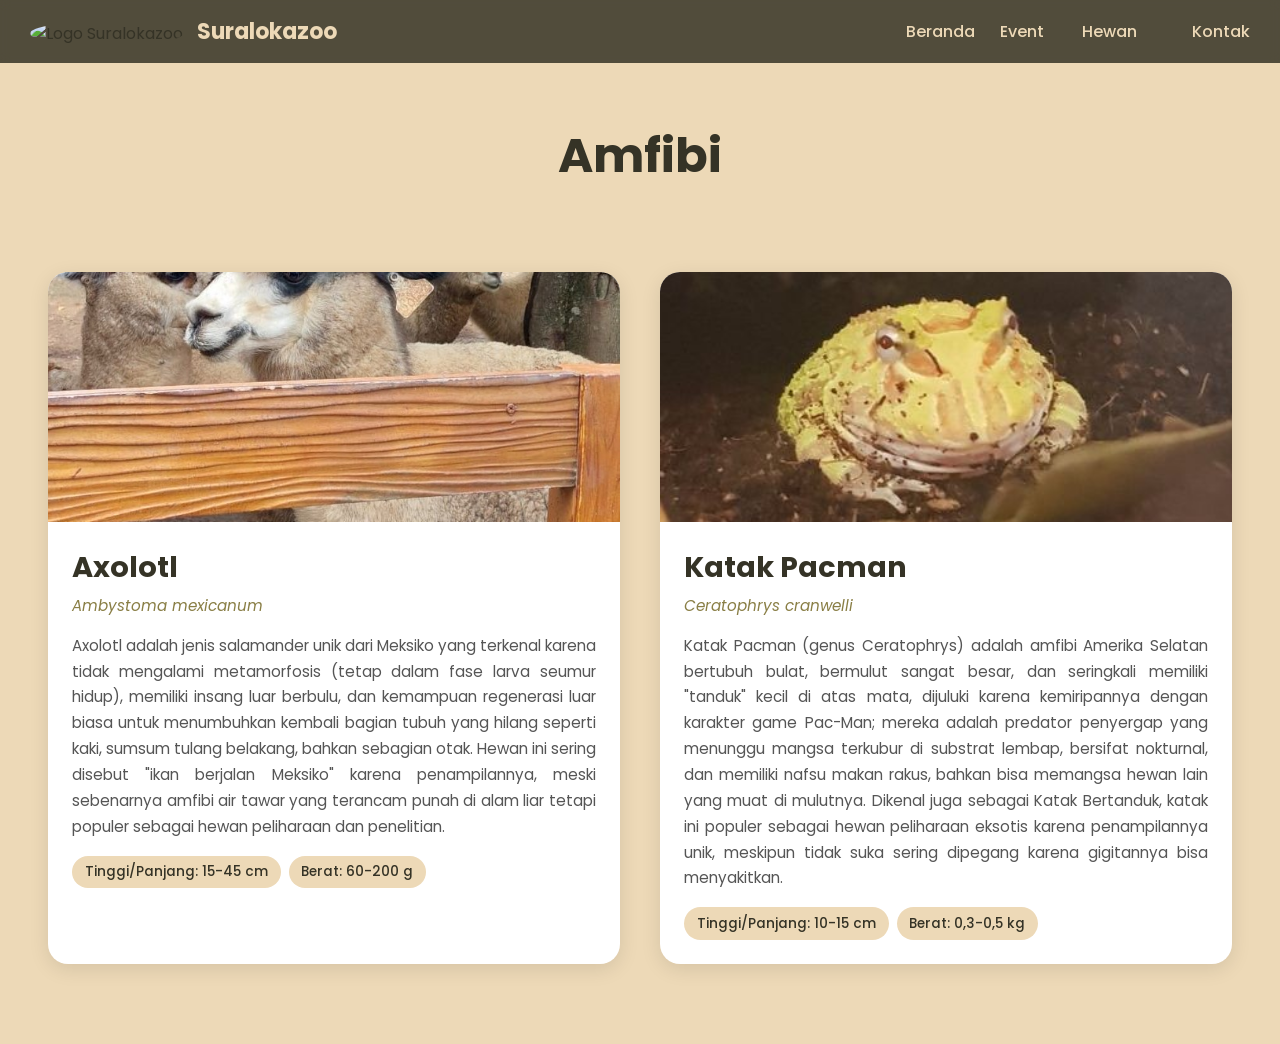
==== amfibi.html @ fb0733f5 "pembenahan navbar, penambahan dropdown, menambahkan html per kategori hewan, menyempurnakan web" ====
<!DOCTYPE html>
<html lang="id">
<head>
    <meta charset="UTF-8">
    <meta name="viewport" content="width=device-width, initial-scale=1.0">
    <title>Amfibi - Suralokazoo</title>
    <link href="https://fonts.googleapis.com/css2?family=Poppins:wght@300;400;600;700&display=swap" rel="stylesheet">
    <link rel="stylesheet" href="main.css">
</head>
<body>
    <nav class="navbar">
        <div class="logo-container">
            <img src="image/logo_suralokazoo.jpg" alt="Logo Suralokazoo" class="logo-img">
            <span class="logo-text">Suralokazoo</span>
        </div>
        <ul>
            <li><a href="web.html">Beranda</a></li>
            <li><a href="event.html">Event</a></li>
            <li>
                <a href="hewan.html" class="active">Hewan</a>
                <ul class="dropdown">
                    <li><a href="mamalia.html">Mamalia</a></li>
                    <li><a href="amfibi.html">Amfibi</a></li>
                    <li><a href="reptil.html">Reptil</a></li>
                    <li><a href="unggas.html">Unggas</a></li>
                    <li><a href="ikan.html">Ikan</a></li>
                </ul>
            </li>
            <li><a href="kontak.html">Kontak</a></li>
        </ul>
    </nav>

    <section class="animal-detail-section">
        <div class="animal-header">
            <h1 class="animal-category-title">Amfibi</h1>
        </div>

        <div class="animal-grid">
            <div class="animal-card">
                <div class="animal-image">
                    <img src="/Image/alpaca.jpg" alt="alpaca">
                </div>
                <div class="animal-info">
                    <h3 class="animal-name">Axolotl</h3>
                    <p class="animal-latin">Ambystoma mexicanum</p>
                    <p class="animal-description">Axolotl adalah jenis salamander unik dari Meksiko yang terkenal
                    karena tidak mengalami metamorfosis (tetap dalam fase larva seumur
                    hidup), memiliki insang luar berbulu, dan kemampuan regenerasi luar
                    biasa untuk menumbuhkan kembali bagian tubuh yang hilang seperti
                    kaki, sumsum tulang belakang, bahkan sebagian otak. Hewan ini sering
                    disebut "ikan berjalan Meksiko" karena penampilannya, meski
                    sebenarnya amfibi air tawar yang terancam punah di alam liar tetapi
                    populer sebagai hewan peliharaan dan penelitian.
                    </p>
                    <div class="animal-facts">
                        <span class="fact-tag">Tinggi/Panjang: 15-45 cm </span>
                        <span class="fact-tag">Berat: 60-200 g</span>
                    </div>
                </div>
            </div>

            <div class="animal-card">
                <div class="animal-image">
                    <img src="/Image/katak pacman.jpeg" alt="katak">
                </div>
                <div class="animal-info">
                    <h3 class="animal-name">Katak Pacman</h3>
                    <p class="animal-latin">Ceratophrys cranwelli</p>
                    <p class="animal-description">Katak Pacman (genus Ceratophrys) adalah amfibi Amerika Selatan
                    bertubuh bulat, bermulut sangat besar, dan seringkali memiliki
                    "tanduk" kecil di atas mata, dijuluki karena kemiripannya dengan
                    karakter game Pac-Man; mereka adalah predator penyergap yang
                    menunggu mangsa terkubur di substrat lembap, bersifat nokturnal, dan
                    memiliki nafsu makan rakus, bahkan bisa memangsa hewan lain yang
                    muat di mulutnya. Dikenal juga sebagai Katak Bertanduk, katak ini
                    populer sebagai hewan peliharaan eksotis karena penampilannya unik,
                    meskipun tidak suka sering dipegang karena gigitannya bisa
                    menyakitkan.
                    </p>
                    <div class="animal-facts">
                        <span class="fact-tag">Tinggi/Panjang: 10-15 cm</span>
                        <span class="fact-tag">Berat: 0,3-0,5 kg</span>
                    </div>
                </div>
            </div>
        </div>
    </section>
</body>
</html>
---- main.css ----
* {
  margin: 0;
  padding: 0;
  box-sizing: border-box;
}

body {
  font-family: Poppins, sans-serif;
  background-color: rgb(237, 217, 183); 
  color: rgb(53, 51, 38);
  overflow-x: hidden;
}

.navbar {
  position: fixed;
  top: 0;
  width: 100%;
  display: flex;
  justify-content: space-between;
  align-items: center;
  padding: 15px 30px;
  z-index: 100;
  background: rgba(53, 51, 38, 0.85); 
  -webkit-backdrop-filter: blur(5px);
  backdrop-filter: blur(5px);
}

.navbar ul {
  list-style: none;
  display: flex;
}

.navbar ul li {
  margin-left: 25px;
  position: relative;
}

.navbar ul li a {
  color: rgb(237, 217, 183); 
  text-decoration: none;
  font-weight: 500;
  transition: color 0.3s;
}

.navbar ul li a:hover {
  color: rgb(239, 213, 149); 
}

.navbar ul li:has(ul.dropdown) {
    margin-left: 30px;
    margin-right: 30px;
}

.navbar ul li:has(ul.dropdown) > a {
    padding-left: 8px;
}

.navbar ul li ul.dropdown {
    background: rgba(53, 51, 38, 0.95);
    backdrop-filter: blur(5px);
    -webkit-backdrop-filter: blur(5px);
    position: absolute;
    left: 0;
    top: 100%;
    display: none;
    padding: 8px;
    border-radius: 8px;
    z-index: 999;
    min-width: 100px;
    margin-top: 0;
    box-shadow: 0 8px 16px rgba(0, 0, 0, 0.3);
}

.navbar li:hover > ul.dropdown {
    display: block;
}

.navbar ul li ul.dropdown li {
    display: block;
    margin-left: 0;
}

.navbar ul li ul.dropdown li a {
    padding: 8px 12px;
    color: rgb(237, 217, 183);
    text-decoration: none;
    display: block;
    transition: background-color 0.3s, color 0.3s;
    border-radius: 5px;
    font-size: 14px;
}

.navbar ul li ul.dropdown li a:hover {
    background: rgba(255, 255, 255, 0.1);
    color: rgb(239, 213, 149);
}

@media (max-width: 768px) {
    .navbar ul li:has(ul.dropdown) {
        margin-left: 25px;
        margin-right: 25px;
    }
    
    .navbar ul li:has(ul.dropdown) > a {
        padding-left: 0;
    }
    
    .navbar ul li ul.dropdown {
        position: static;
        box-shadow: none;
        margin-top: 0;
    }
}

.logo-img {
  width: 40px;
  height: 40px;
  margin-right: 10px;
  border-radius: 50%;
}

.logo-text {
  color: rgb(237, 217, 183);
  font-weight: bold;
  font-size: 22px;
}

.hero {
  position: relative;
  height: 100vh;
  width: 100%;
  overflow: hidden;
  display: flex;
  justify-content: flex-end; 
  align-items: center; 
  padding-right: 10%; 
}

.hero-img {
  position: absolute;
  width: 100%;
  height: 100%;
  object-fit: cover;
  top: 0;
  left: 0;
  z-index: 1;
}

.hero .overlay {
  position: absolute;
  top: 0;
  left: 0;
  width: 100%;
  height: 100%;
  background: rgba(53, 51, 38, 0.5); 
  z-index: 2;
}

.hero-text {
  position: relative;
  z-index: 3;
  color: rgb(237, 217, 183); 
  text-align: right; 
  max-width: 500px;
}

.hero-text h1 {
  font-size: 48px;
  margin-bottom: 10px;
}

.hero-text p {
  font-size: 20px;
  color: rgb(239, 213, 149); 
}

@media (max-width: 768px) {
  .hero {
    justify-content: center;
    padding-right: 0;
  }

  .hero-text {
    text-align: center;
  }
}

.about {
  height: 100vh;
  background-color: rgb(237, 217, 231); 
  display: flex;
  justify-content: center;
  align-items: center;
  padding: 0 60px;
}

.about-container {
  max-width: 1200px;
  display: flex;
  align-items: center;
  gap: 50px;
}

.about-text {
  flex: 1;
  color: rgb(53, 51, 38);
}

.about-text h2 {
  font-size: 48px;
  margin-bottom: 25px;
  color: rgb(137, 126, 69);
}

.about-text p {
  font-size: 18px;
  line-height: 1.8;
  margin-bottom: 15px;
  text-align: justify;
}

.about-image {
  flex: 1;
  display: flex;
  justify-content: center;
}

.about-image img {
  width: 100%;
  max-width: 500px;
  border-radius: 20px;
  box-shadow: 0 10px 30px rgba(0, 0, 0, 0.15);
  object-fit: cover;
}
.map-section {
  background-color: rgb(237, 217, 183);
  padding: 100px 60px;
  display: flex;
  justify-content: center;
  align-items: center;
}

.map-container {
  max-width: 1200px;
  display: flex;
  align-items: center;
  gap: 60px;
}

.map-image {
  flex: 1;
  display: flex;
  justify-content: center;
}

.map-image img {
  width: 100%;
  max-width: 550px;
  border-radius:  0;
  box-shadow: none;
  object-fit: cover;
}

.map-info {
  flex: 1;
  color: rgb(53, 51, 38);
}

.map-info h2 {
  font-size: 42px;
  color: rgb(137, 126, 69);
  margin-bottom: 20px;
}

.map-info p {
  font-size: 18px;
  line-height: 1.7;
  margin-bottom: 15px;
}


.btn-download {
  display: inline-block;
  background-color: rgb(196, 109, 82); 
  color: white;
  padding: 12px 25px;
  border-radius: 30px;
  text-decoration: none;
  font-weight: 600;
  margin-top: 20px;
  transition: all 0.3s ease;
  box-shadow: 0 5px 15px rgba(0, 0, 0, 0.2);
}

.btn-download:hover {
  background-color: rgb(239, 213, 149); 
  color: rgb(53, 51, 38);
  transform: translateY(-3px);
  box-shadow: 0 8px 20px rgba(0, 0, 0, 0.3);
}

@media (max-width: 900px) {
  .about-container, .map-container {
    flex-direction: column;
    text-align: center;
  }

  .about-image img, .map-image img {
    max-width: 350px;
  }
}

.team {
  background: linear-gradient(180deg, #2c2a23 0%, #3a382f 100%);
  color: rgb(237, 217, 183);
  padding: 80px 5%;
  text-align: center;
}

.team h2 {
  font-size: 42px;
  margin-bottom: 10px;
  color: rgb(239, 213, 149);
}

.team-subtext {
  font-size: 18px;
  margin-bottom: 60px;
  color: rgb(229, 211, 174);
}

.team-group h3 {
  margin: 40px 0 25px;
  font-size: 26px;
  color: rgb(239, 213, 149);
}

.team-row {
  display: flex;
  justify-content: center;
  flex-wrap: wrap;
  gap: 30px;
  margin-bottom: 40px;
}

.team-card {
  background-color: rgba(255, 255, 255, 0.05);
  border-radius: 20px;
  padding: 25px 20px;
  width: 200px;
  transition: transform 0.4s ease, box-shadow 0.4s ease;
}

.team-card:hover {
  transform: translateY(-10px) scale(1.05);
  box-shadow: 0 10px 25px rgba(239, 213, 149, 0.25);
}

.team-card img {
  width: 120px;
  height: 120px;
  border-radius: 50%;
  object-fit: cover;
  margin-bottom: 15px;
  border: 3px solid rgb(239, 213, 149);
  transition: transform 0.3s ease;
}

.team-card:hover img {
  transform: scale(1.07);
}

.team-card h4 {
  margin-bottom: 5px;
  font-size: 18px;
  font-weight: 600;
}

.team-card p {
  font-size: 15px;
  color: rgb(239, 213, 149);
}

@media (max-width: 768px) {
  .team-card {
    width: 160px;
  }
  .team h2 {
    font-size: 32px;
  }
  .team-group h3 {
    font-size: 22px;
  }
}

.documentary {
  padding: 4rem 2rem;
  background-color: #f8f9fa;
}

.documentary-container {
  max-width: 1600px;
  margin: 0 auto;
}

.documentary {
  position: relative;
  left: 50%;
  right: 50%;
  margin-left: -50vw;
  margin-right: -50vw;
  width: 100vw;
  padding: 6rem 0;
  background-color: rgb(237, 217, 231);
  transition: background-color 0.25s ease;
  min-height: 100vh;
  display: flex;
  align-items: center;
  z-index: 1;
}


.documentary-container {
  max-width: 1200px;
  margin: 0 auto;
  padding: 0 2rem;
  width: 100%;
}
.documentary-header h2 {
  color: #333;
  margin-bottom: 1rem;
}

.documentary-title {
  font-size: 64px;
  line-height: 1.05;
  font-weight: 700;
  color: #333;
  margin: 0 0 1rem;
  letter-spacing: 1px;
}

@media (max-width: 650px) {
  .documentary-title {
    font-size: 32px;
    text-align: center;
  }
}

.documentary-header {
  text-align: center;
  margin-bottom: 3rem;

} 

.documentary-header h2 {
  color: #333;
  margin-bottom: 1rem;
}

.divider {
  width: 1000px;
  height: 4px;
  background-color: #4CAF50;
  margin: 0 auto;
}

.documentary-content {
  display: grid;
  grid-template-columns: 1fr;
  gap: 3rem;
}

@media (min-width: 768px) {
  .documentary-content {
    grid-template-columns: 1fr 1fr;
  }
}

.video-wrapper {
  width: 100%;
}

.video-container {
  position: relative;
  padding-bottom: 56.25%; 
  height: 0;
  overflow: hidden;
  border-radius: 55px;
  box-shadow: 0 4px 15px rgba(0,0,0,0.1);
  margin-top: 60px;
}

.video-container iframe {
  position: absolute;
  top: 0;
  left: 0;
  width: 100%;
  height: 100%;
  border-radius: 55px;
}

.documentary-description {
  padding: 1rem;
}

.documentary-description p {
  margin-bottom: 1.5rem;
  line-height: 2.0;
  color: #555;
}

.documentary-description ul {
  margin-left: 1.5rem;
  margin-bottom: 1.5rem;
}

.documentary-description li {
  margin-bottom: 0.5rem;
  color: #555;
}

.documentary-description strong {
  color: #333;
}


.event-section {
  background-color: #edd9b7;
  min-height: 100vh;
  display: flex;
  flex-direction: column;
  align-items: center;
  padding: 120px 60px 80px;
}

.section-title {
  font-size: 3rem;
  font-weight: 700;
  color: #000;
  margin-bottom: 30px; 
}

.event-container {
  position: relative;
  display: flex;
  align-items: center;
  justify-content: center;
  width: 100%;
  max-width: 1200px;
  margin: 0 auto;
  padding: 0 10px;
}

.arrow {
  display: none !important;
}

.event-cards {
  display: flex;
  gap: 30px;
  padding: 0 70px;
  width: 100%;
  overflow: hidden;
  align-items: stretch;
  justify-content: center;
}

.event-card {
  flex: 0 0 calc((100% - 90px) / 4);
  max-width: calc((100% - 90px) / 4);
  background-color: #fff;
  height: 320px;
  border-radius: 20px;
  box-shadow: 0 4px 10px rgba(0,0,0,0.15);
  display: flex;
  flex-direction: column;
  align-items: center;
  justify-content: flex-start;
  padding: 20px;
  box-sizing: border-box;
}

.image-placeholder {
  background-color: #d1d5db;
  width: 100%;
  height: 70%;
  border-radius: 15px;
  display: flex;
  align-items: center;
  justify-content: center;
  color: #555;
  font-weight: 500;
  overflow: hidden; 
}

.image-placeholder img {
  width: 100%;
  height: 100%;
  object-fit: cover;
  display: block;
  border-radius: 15px; 
}

.event-name {
  font-weight: 700;
  color: #000;
  margin-top: 12px;
  text-align: center;
}

/* Hewan CSS */

.kategori-container {
    padding: 4rem 2rem;
    max-width: 1400px;
    margin: 0 auto;
    margin-top: 80px; 
}

.page-title {
    text-align: center;
    color: #353326;
    font-size: 2.5rem;
    margin-bottom: 2rem;
    text-shadow: 2px 2px 4px rgba(0, 0, 0, 0.1);  
}

.kategori-grid {
    display: grid;
    grid-template-columns: repeat(5, 1fr);
    gap: 2rem;
    padding: 1rem;
}

.kategori-item {
    background: white;
    border-radius: 20px;
    overflow: hidden;
    box-shadow: 0 10px 30px rgba(0, 0, 0, 0.2);
    transition: transform 0.3s, box-shadow 0.3s;
    cursor: pointer;
    text-decoration: none;
    color: inherit;
    display: block;
}

.kategori-item:hover {
    transform: translateY(-10px);
    box-shadow: 0 15px 40px rgba(0, 0, 0, 0.3);
}

.kategori-image {
    width: 100%;
    height: 250px;
    object-fit: cover;
}

.kategori-content {
    padding: 1.5rem;
    text-align: center;
}

.kategori-title {
    font-size: 1.8rem;
    font-weight: 700;
    color: #333;
    margin-bottom: 0.5rem;
}

@media (max-width: 768px) {
    .page-title {
        font-size: 2rem;
    }

    .kategori-grid {
        grid-template-columns: 1fr;
    }
}

.animal-detail-section {
    padding: 120px 2rem 4rem;
    max-width: 1400px;
    margin: 0 auto;
}

.animal-header {
    text-align: center;
    margin-bottom: 4rem;
}

.animal-category-title {
    font-size: 3rem;
    font-weight: 700;
    color: #353326;
    margin-bottom: 1rem;
}

.animal-grid {
    display: grid;
    grid-template-columns: repeat(auto-fit, minmax(350px, 1fr));
    gap: 2.5rem;
    padding: 1rem;
}

.animal-card {
    background: white;
    border-radius: 20px;
    overflow: hidden;
    box-shadow: 0 5px 20px rgba(0, 0, 0, 0.1);
    transition: transform 0.3s, box-shadow 0.3s;
}

.animal-card:hover {
    transform: translateY(-8px);
    box-shadow: 0 10px 30px rgba(0, 0, 0, 0.15);
}

.animal-image {
    width: 100%;
    height: 250px;
    overflow: hidden;
}

.animal-image img {
    width: 100%;
    height: 100%;
    object-fit: cover;
    transition: transform 0.3s;
}

.animal-card:hover .animal-image img {
    transform: scale(1.05);
}

.animal-info {
    padding: 1.5rem;
}

.animal-name {
    font-size: 1.8rem;
    font-weight: 700;
    color: #353326;
    margin-bottom: 0.3rem;
}

.animal-latin {
    font-size: 0.95rem;
    color: #897e45;
    font-style: italic;
    margin-bottom: 1rem;
}

.animal-description {
    font-size: 0.95rem;
    color: #555;
    line-height: 1.7;
    margin-bottom: 1rem;
    text-align: justify;
}

.animal-facts {
    display: flex;
    flex-wrap: wrap;
    gap: 0.5rem;
}

.fact-tag {
    display: inline-block;
    background: #edd9b7;
    color: #353326;
    padding: 0.4rem 0.8rem;
    border-radius: 20px;
    font-size: 0.85rem;
    font-weight: 500;
}

@media (max-width: 768px) {
    .animal-detail-section {
        padding: 100px 1rem 2rem;
    }

    .animal-category-title {
        font-size: 2rem;
    }

    .animal-grid {
        grid-template-columns: 1fr;
    }
}

/* Kontak CSS */
.fasilitas {
  background-color: #f6b157;
  padding: 60px 20px;
  text-align: center;
  color: #444;
}

.fasilitas h2{
  font-size: 42px;
  font-weight: 800;
  padding-top: 60px;
  margin-bottom: 40px;
  text-transform: uppercase;
}

.fasilitas-container{
  display: grid;
  grid-template-columns: repeat(auto-fit, minmax(260px, 1fr));
  gap: 30px;
  max-width: 1200px;
  margin: 0 auto;
}

.fasilitas.card{
  background: #444;
  color: #333;
  border-radius: 25px;
  padding: 25px 20px 30px;
  text-align: center;
  box-shadow: 0 8px 25px rgba(0, 0, 0, 0.15);
  transition: transform.3s ease, box-shadow .3s ease;
}

.fasilitas.card:hover{
  transform: translateY(-6px) scale(1,0 1);
  box-shadow: 0 12px 35px rgba(0, 0, 0, 0.2);
}

.fasilitas-item{
  width: 110px;
  height: 110px;
  background-color: #edd9b7;
  margin: 0 auto 15px;
  border-radius: 50%;
  display: flex;
  align-items: center;
  justify-content: center;
}

.fasilitas-item img{
  width: 60px;
  height: 60px;
  object-fit: contain;
}

.fasilitas.card h3{
  font-size: 20px;
  margin-bottom: 10px;
}

.fasilitas.card p{
  font-size: 14px;
  line-height: 1.6;
  opacity: 0.9;
}

.btn-selengkapnya{
  display: inline-block;
  margin-top: 50px;
  background-color: #edd9b7;
  color: #333;
  padding: 14px 50px;
  border-radius: 50px;
  font-weight: 600;
  text-decoration: none;
  transition: .3s ease;
}

.btn-selengkapnya:hover{
  background-color: #897e45;
}

.kontak{
  background-color: #edd9b7;
  padding: 60px 20px;
  display: grid;
  grid-template-columns: repeat(auto-fit, minmax(280px, 1fr));
  gap: 40px;
}

.kontak-info{
  background-color: #f6b157;
  border-radius: 25px;
  padding: 30px;
  box-shadow: 0 6px 20px rgba(0,0,0,0.1);
}

.kontak-info img{
  width: 60px;
  margin-bottom: 15px;
}

.kontak-info h3{
  font-size: 20px;
  margin: 15px 0 5px;
  text-transform: capitalize;
}

.kontak-info p{
  font-size: 15px;
  line-height: 1.6;
  color: #444;
}

.connect{
  background-color: #f6b157;
  color: #444;
  border-radius: 25px;
  padding: 30px;
  box-shadow: 0 6px 20px rgba(0,0,0,0.12);
}

.connect h3{
  font-size: 22px;
  margin-bottom: 15px;
  text-transform: uppercase;
}

.connect p{
  font-size: 16px;
  line-height: 1.6;
}

.icon{
  
}

@media(max-width: 768px){
  .fasilitas h2{
    font-size: 30px;
  }

  .navbar{
    flex-direction: column;
    gap: 10px;
  }

  .navbar ul{
    flex-wrap: wrap;
    justify-content: center;
  }
}

@keyframes slidemasuk {
  from {
    opacity: 0;
    transform: translateX(80px);
  }
  to {
    opacity: 1;
    transform: translateX(0);
  }
}

@keyframes zoommasuk {
  from {
    transform: scale(1.9);
  }
  to {
    transform: scale(1);
  }
}

@keyframes slidekebawah {
  from {
    opacity: 0;
    transform: translateY(-40px);
  }
}
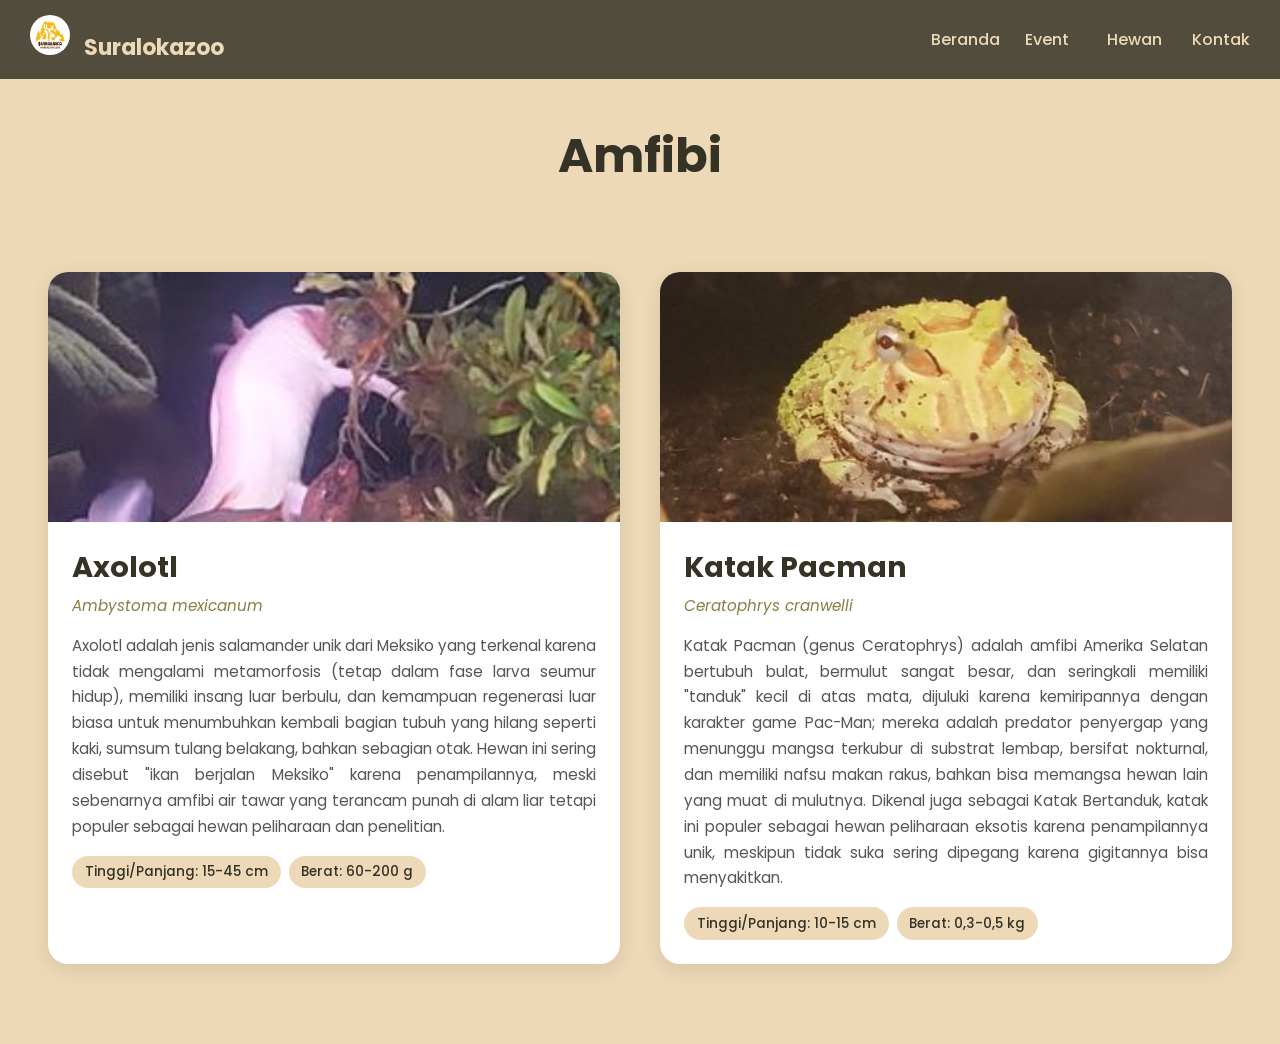
==== commit f6b72d3f: "perbaiki img" ====
--- a/amfibi.html
+++ b/amfibi.html
@@ -10,7 +10,7 @@
 <body>
     <nav class="navbar">
         <div class="logo-container">
-            <img src="image/logo_suralokazoo.jpg" alt="Logo Suralokazoo" class="logo-img">
+            <img src="Image/logo_suralokazoo.jpg" alt="Logo Suralokazoo" class="logo-img">
             <span class="logo-text">Suralokazoo</span>
         </div>
         <ul>
@@ -38,7 +38,7 @@
         <div class="animal-grid">
             <div class="animal-card">
                 <div class="animal-image">
-                    <img src="/Image/alpaca.jpg" alt="alpaca">
+                    <img src="Image/axolotl.jpg" alt="alpaca">
                 </div>
                 <div class="animal-info">
                     <h3 class="animal-name">Axolotl</h3>
@@ -61,7 +61,7 @@
 
             <div class="animal-card">
                 <div class="animal-image">
-                    <img src="/Image/katak pacman.jpeg" alt="katak">
+                    <img src="Image/katak pacman.jpeg" alt="katak">
                 </div>
                 <div class="animal-info">
                     <h3 class="animal-name">Katak Pacman</h3>
--- a/main.css
+++ b/main.css
@@ -28,11 +28,16 @@
 .navbar ul {
   list-style: none;
   display: flex;
-}
-
-.navbar ul li {
+  align-items: center;
+}
+
+.navbar ul > li {
   margin-left: 25px;
   position: relative;
+}
+
+.navbar ul > li:last-child {
+  margin-left: 0px;
 }
 
 .navbar ul li a {
